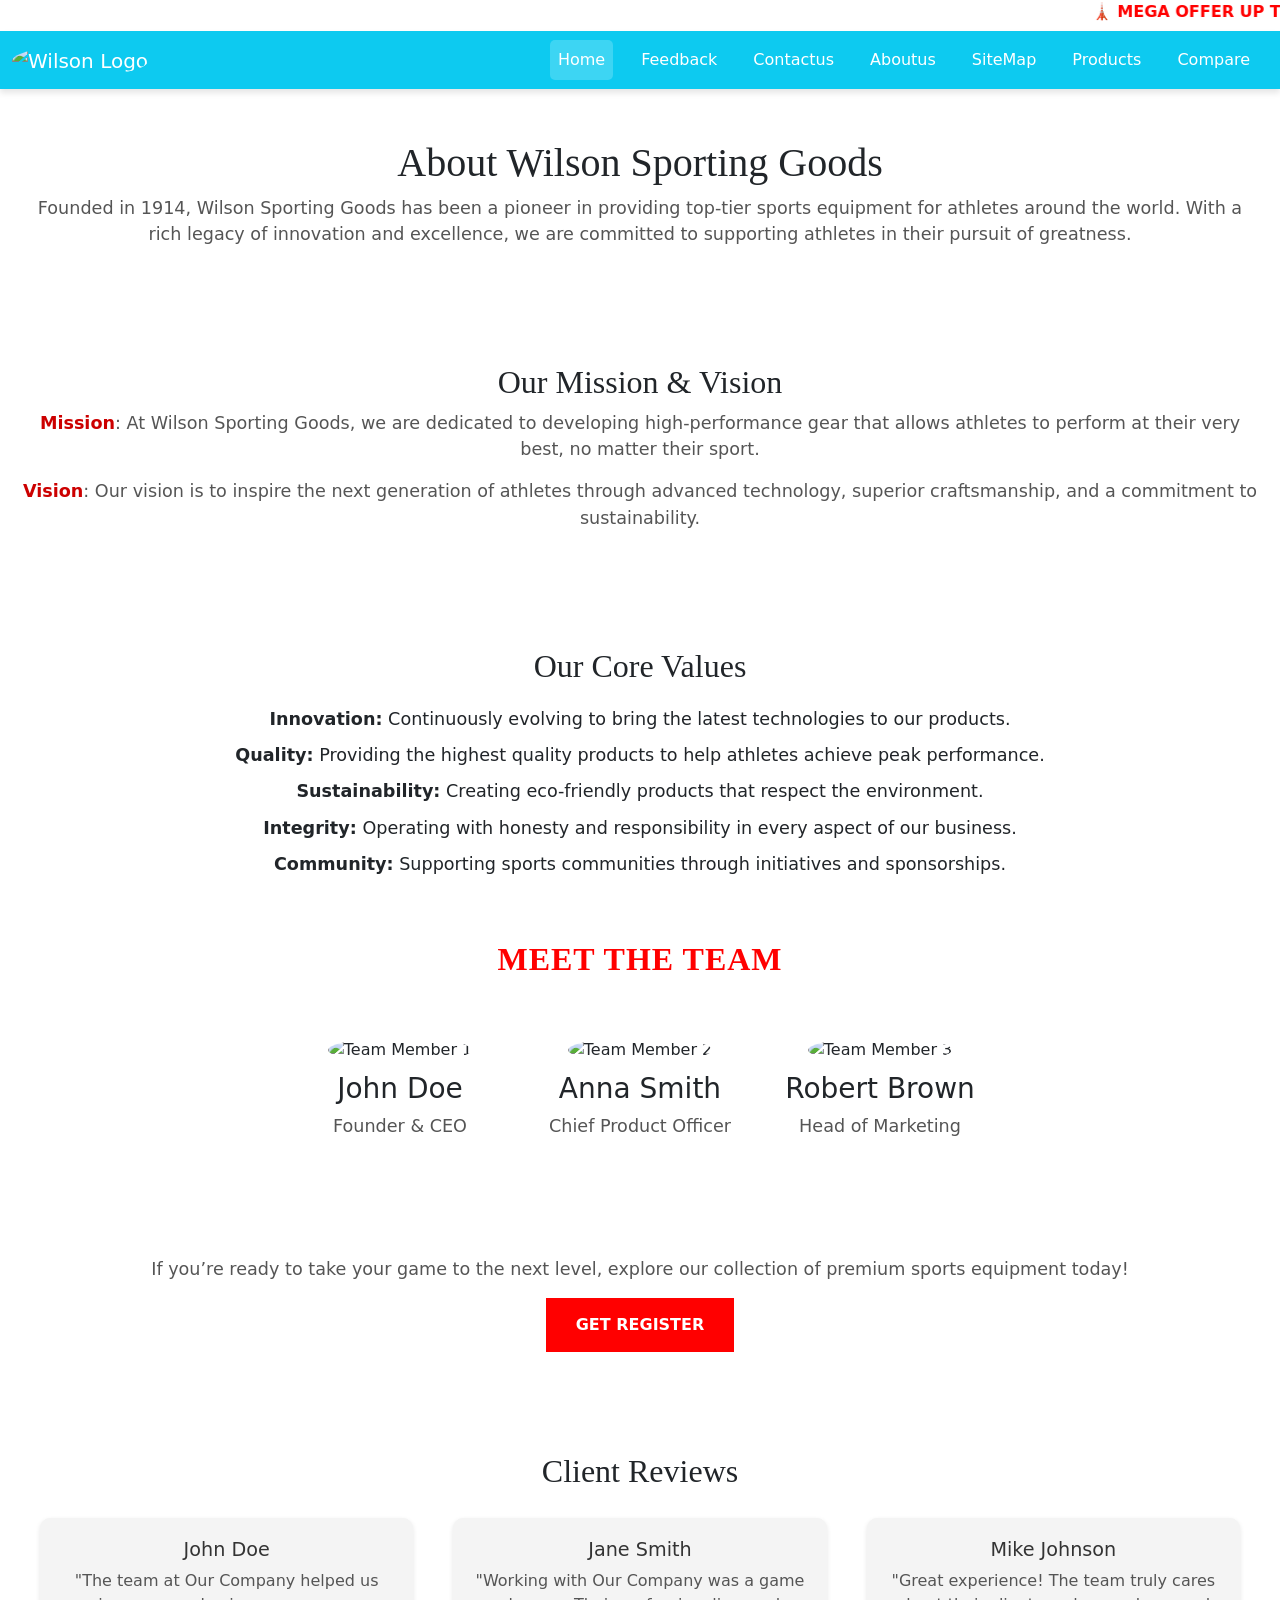
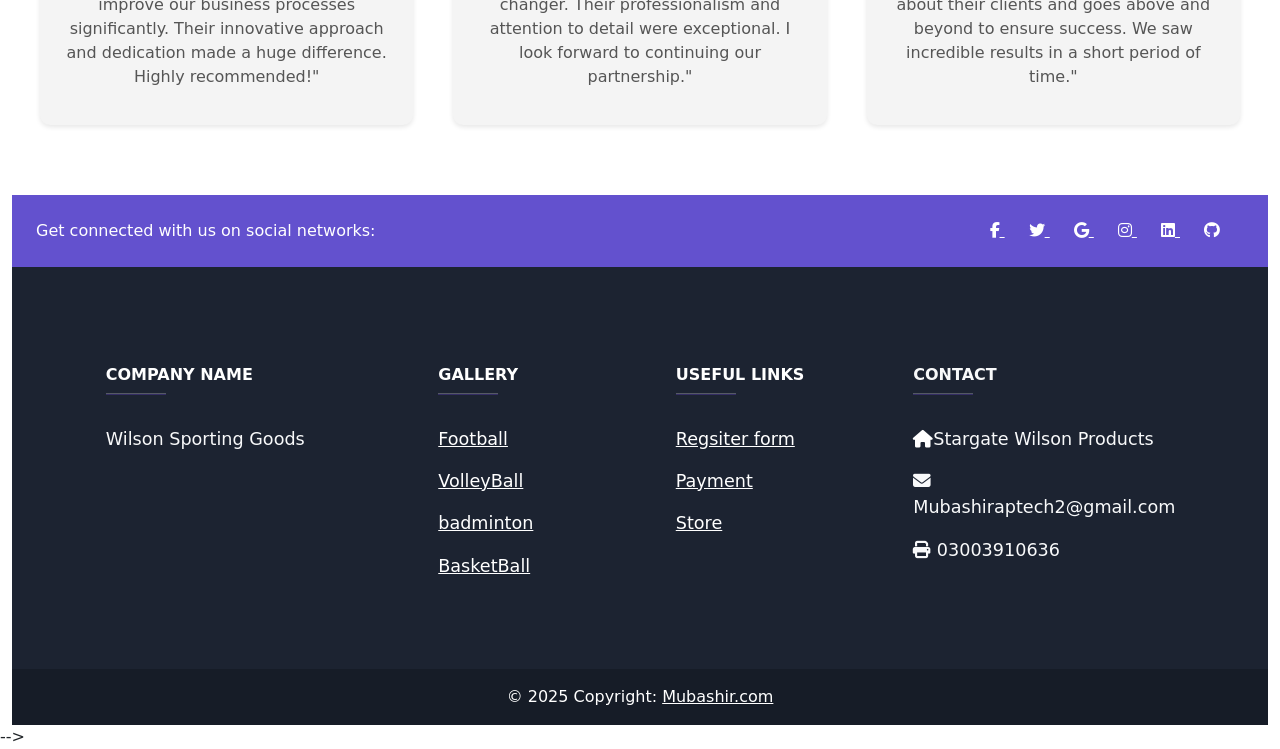
==== aboutus.html @ 701ed8c8 "Add files via upload" ====
<!DOCTYPE html>
<html lang="en">
<head>
    <meta charset="UTF-8">
    <meta name="viewport" content="width=device-width, initial-scale=1.0">
    <title>About Us | Wilson Sporting Goods</title>
    <link rel="stylesheet" href="css/bootstrap.min.css">
    <link rel="stylesheet" href="aboutus.css">
    <link rel="shortcut icon" href="favicon.ico" type="image/x-icon">
    <!-- Bootstrap CSS -->
    <link href="https://cdn.jsdelivr.net/npm/bootstrap@5.1.3/dist/css/bootstrap.min.css" rel="stylesheet">
    <link rel="stylesheet" href="https://cdnjs.cloudflare.com/ajax/libs/aos/2.3.4/aos.css">
    <link rel="stylesheet" href="https://cdnjs.cloudflare.com/ajax/libs/font-awesome/6.7.2/css/all.min.css" integrity="sha512-Evv84Mr4kqVGRNSgIGL/F/aIDqQb7xQ2vcrdIwxfjThSH8CSR7PBEakCr51Ck+w+/U6swU2Im1vVX0SVk9ABhg==" crossorigin="anonymous" referrerpolicy="no-referrer" />
</head>
<body>

    <!-- Marquee -->
    <marquee behavior="scroll" direction="left" scrollamount="10">
        &#128508; MEGA OFFER UP TO 60% OFF  Grab Your Deal Now!
    </marquee>

    <!-- Navbar -->
    <nav class="navbar navbar-expand-lg navbar-dark bg-info">
        <div class="container-fluid">
            <a class="navbar-brand" href="#">
                <img src="image/1.png" alt="Wilson Logo" height="60px">
            </a>
            <button class="navbar-toggler" type="button" data-bs-toggle="collapse" data-bs-target="#navbarNav" aria-controls="navbarNav" aria-expanded="false" aria-label="Toggle navigation">
                <span class="navbar-toggler-icon"></span>
            </button>
            <div class="collapse navbar-collapse" id="navbarNav">
                <ul class="navbar-nav ms-auto">
                    <li class="nav-item">
                        <a class="nav-link active" aria-current="page" href="index.html">Home</a>
                    </li>
                    <li class="nav-item">
                        <a class="nav-link" href="feedback.html">Feedback</a>
                    </li>
                    <li class="nav-item">
                        <a class="nav-link" href="Contactus.html">Contactus</a>
                    </li>
                    <li class="nav-item">
                      <a class="nav-link" href="aboutus.html">Aboutus</a>
                  </li>
                    <li class="nav-item">
                      <a class="nav-link" href="Sitemap.html">SiteMap</a>
                  </li>
                  <li class="nav-item">
                    <a class="nav-link" href="product.html">Products</a>
                </li>
                  <li class="nav-item">
                    <a class="nav-link" href="compare.html">Compare</a>
                </li>
               
                  
                </ul>
            </div>
        </div>
    </nav>

    <!-- About Us Section -->
    <section id="about"  data-aos="fade-up">
        <h1>About Wilson Sporting Goods</h1>
        <p>Founded in 1914, Wilson Sporting Goods has been a pioneer in providing top-tier sports equipment for athletes around the world. With a rich legacy of innovation and excellence, we are committed to supporting athletes in their pursuit of greatness.</p>
    </section>

    <!-- Our Mission & Vision Section -->
    <section id="mission" data-aos="fade-right">
        <h2>Our Mission & Vision</h2>
        <p><span class="highlight">Mission</span>: At Wilson Sporting Goods, we are dedicated to developing high-performance gear that allows athletes to perform at their very best, no matter their sport.</p>
        <p><span class="highlight">Vision</span>: Our vision is to inspire the next generation of athletes through advanced technology, superior craftsmanship, and a commitment to sustainability.</p>
    </section>

    <!-- Core Values Section -->
    <section class="core-values" data-aos="flip-left">
        <h2>Our Core Values</h2>
        <ul>
            <li><strong>Innovation:</strong> Continuously evolving to bring the latest technologies to our products.</li>
            <li><strong>Quality:</strong> Providing the highest quality products to help athletes achieve peak performance.</li>
            <li><strong>Sustainability:</strong> Creating eco-friendly products that respect the environment.</li>
            <li><strong>Integrity:</strong> Operating with honesty and responsibility in every aspect of our business.</li>
            <li><strong>Community:</strong> Supporting sports communities through initiatives and sponsorships.</li>
        </ul>
    </section>

    <!-- Meet The Team Section -->
    <section class="team-section">
        <h2 class="team-heading" >Meet The Team</h2>
        <div class="team-member">
            <img src="image/pexels-fabricio-moraes-cunha-259139555-12616223.jpg" alt="Team Member 1">
            <h3>John Doe</h3>
            <p>Founder & CEO</p>
        </div>
        <div class="team-member">
            <img src="image/pexels-karolina-grabowska-8528745.jpg" alt="Team Member 2">
            <h3>Anna Smith</h3>
            <p>Chief Product Officer</p>
        </div>
        <div class="team-member">
            <img src="image/pexels-docta-ulimwengu-2601920-4183516.jpg" alt="Team Member 3">
            <h3>Robert Brown</h3>
            <p>Head of Marketing</p>
        </div>
    </section>

    <!-- Call to Action Section -->
    <section id="cta">
        <p>If you’re ready to take your game to the next level, explore our collection of premium sports equipment today!</p>
      <a href="register.html"> <button class="cta-button">Get register</button></a>
    </section>

    <section>
        <h2>Client Reviews</h2>
        <div class="reviews">
            <div class="review">
                <h3>John Doe</h3>
                <p>"The team at Our Company helped us improve our business processes significantly. Their innovative approach and dedication made a huge difference. Highly recommended!"</p>
            </div>
            <div class="review">
                <h3>Jane Smith</h3>
                <p>"Working with Our Company was a game changer. Their professionalism and attention to detail were exceptional. I look forward to continuing our partnership."</p>
            </div>
            <div class="review">
                <h3>Mike Johnson</h3>
                <p>"Great experience! The team truly cares about their clients and goes above and beyond to ensure success. We saw incredible results in a short period of time."</p>
            </div>
        </div>
    </section>

    <div class="container-fluid">
    <!-- Footer -->
    <footer
    class="text-center text-lg-start text-white"
    style="background-color: #1c2331;
    width: 100%;"
    >
  <!-- Section: Social media -->
  <section
  class="d-flex justify-content-between p-4"
       style="background-color: #6351ce"
       >
  <!-- Left -->
  <div class="me-5">
  <span>Get connected with us on social networks:</span>
  </div>
  <!-- Left -->
  
  <!-- Right -->
  <div>
  <a href="FACEBOOK.HTML" class="text-white me-4">
    <i class="fab fa-facebook-f"></i>
  </a>
  <a href="X.html" class="text-white me-4">
    <i class="fab fa-twitter"></i>
  </a>
  <a href="" class="text-white me-4">
    <i class="fab fa-google"></i>
  </a>
  <a href="instagram.html" class="text-white me-4">
    <i class="fab fa-instagram"></i>
  </a>
  <a href="linkedian.html" class="text-white me-4">
    <i class="fab fa-linkedin"></i>
  </a>
  <a href="github.html" class="text-white me-4">
    <i class="fab fa-github"></i>
  </a>
  </div>
  <!-- Right -->
  </section>
  <!-- Section: Social media -->
  
  <!-- Section: Links  -->
  <section class="">
  <div class="container text-center text-md-start mt-5">
  <!-- Grid row -->
  <div class="row mt-3">
    <!-- Grid column -->
    <div class="col-md-3 col-lg-4 col-xl-3 mx-auto mb-4">
      <!-- Content -->
      <h6 class="text-uppercase fw-bold">Company name</h6>
      <hr
          class="mb-4 mt-0 d-inline-block mx-auto"
          style="width: 60px; background-color: #7c4dff; height: 2px"
          />
      <p class="text-light">
       Wilson Sporting Goods
      </p>
    </div>
    <!-- Grid column -->
  
    <!-- Grid column -->
    <div class="col-md-2 col-lg-2 col-xl-2 mx-auto mb-4">
      <!-- Links -->
      <h6 class="text-uppercase fw-bold">Gallery</h6>
      <hr
          class="mb-4 mt-0 d-inline-block mx-auto"
          style="width: 60px; background-color: #7c4dff; height: 2px"
          />
      <p>
        <a href="football.html" class="text-white">Football</a>
      </p>
      <p>
        <a href="volley.html" class="text-white">VolleyBall</a>
      </p>
      <p>
        <a href="badminton.html" class="text-white">  badminton</a>
      </p>
      <p>
        <a href="basketball.html" class="text-white">BasketBall</a>
      </p>
    </div>
    <!-- Grid column -->
  
    <!-- Grid column -->
    <div class="col-md-3 col-lg-2 col-xl-2 mx-auto mb-4">
      <!-- Links -->
      <h6 class="text-uppercase fw-bold">Useful links</h6>
      <hr
          class="mb-4 mt-0 d-inline-block mx-auto"
          style="width: 60px; background-color: #7c4dff; height: 2px"
          />
      <p>
        <a href="register.html" class="text-white">Regsiter form</a>
      </p>
      <p>
        <a href="payment_form.html" class="text-white">Payment</a>
      </p>
      <p>
        <a href="store.html" class="text-white">Store</a>
      </p>
    
    </div>
    <!-- Grid column -->
  
    <!-- Grid column -->
    <div class="col-md-4 col-lg-3 col-xl-3 mx-auto mb-md-0 mb-4 text-light ">
      <!-- Links -->
      <h6 class="text-uppercase fw-bold text-light">Contact</h6>
      <hr
          class="mb-4 mt-0 d-inline-block mx-auto"
          style="width: 60px; background-color: #7c4dff; height: 2px"
          />
      <p class="text-light"><i class="fas fa-home mr-3 text-white"></i>Stargate Wilson Products</p>
      <p class="text-light"><i class="fas fa-envelope mr-3"></i> Mubashiraptech2@gmail.com</p>
      
      <p class="text-light"><i class="fas fa-print mr-3" ></i> 03003910636</p>
    </div>
    <!-- Grid column -->
  </div>
  <!-- Grid row -->
  </div>
  </section>
  <!-- Section: Links  -->
  
  <!-- Copyright -->
  <div
   class="text-center p-3"
   style="background-color: rgba(0, 0, 0, 0.2)"
   >
  © 2025 Copyright:
  <a class="text-white" href="https://mdbootstrap.com/"
   >Mubashir.com</a
  >
  </div>
  <!-- Copyright -->
  </footer>
  <!-- Footer -->
</div>
<script src="https://cdnjs.cloudflare.com/ajax/libs/aos/2.3.4/aos.js"></script>
<script>
    AOS.init();
 </script>
    <!-- <script src="https://cdn.jsdelivr.net/npm/@popperjs/core@2.11.6/dist/umd/popper.min.js"></script> --> -->
<script src="js/bootstrap.min.js"></script>
</body>
</html>
---- aboutus.css ----
* {
    margin: 0;
    padding: 0;
    box-sizing: border-box;
}

body {
    font-family: Arial, sans-serif;
    text-align: center;
}

marquee {
    color: #ff0000;
    animation: hehe 2s infinite alternate;
    font-weight: bolder;
}

@keyframes hehe {
    0% { color: #8E0E00; }
    10% { color: #1F1C18; }
    20% { color: #8E0E00; }
    30% { color: #1F1C18; }
    40% { color: #8E0E00; }
    50% { color: #1F1C18; }
    60% { color: #8E0E00; }
    70% { color: #1F1C18; }
    80% { color: #8E0E00; }
    90% { color: #1F1C18; }
    100% { color: #8E0E00; }
}

.navbar {
 
    box-shadow: 0 4px 6px rgba(0, 0, 0, 0.1);
    padding: 10px 20px;
}
.navbar-brand img {
    border-radius: 50%;
    transition: transform 0.3s ease;
}
.navbar-brand img:hover {
    transform: scale(1.1);
}
.navbar-nav .nav-link {
    color: white !important;
    font-weight: 500;
    margin: 0 10px;
    padding: 8px 15px;
    border-radius: 5px;
    transition: all 0.3s ease;
}
.navbar-nav .nav-link:hover {
    background: rgba(255, 255, 255, 0.1);
    transform: translateY(-2px);
}
.navbar-nav .nav-link.active {
    background: rgba(255, 255, 255, 0.2);
}
.navbar-toggler {
    border: none;
    outline: none;
    box-shadow: none;
}
.navbar-toggler-icon {
    background-image: url("data:image/svg+xml;charset=utf8,%3Csvg viewBox='0 0 32 32' xmlns='http://www.w3.org/2000/svg'%3E%3Cpath stroke='rgba(255,255,255,1)' stroke-width='2' stroke-linecap='round' stroke-miterlimit='10' d='M4 8h24M4 16h24M4 24h24'/%3E%3C/svg%3E");
}
.dropdown-menu {
  
    border: none;
    box-shadow: 0 4px 6px rgba(0, 0, 0, 0.1);
}
.dropdown-item {
    color: white !important;
    transition: all 0.3s ease;
}
.dropdown-item:hover {
    background: rgba(255, 255, 255, 0.1);
}

section {
    padding: 50px 20px;
    text-align: center;
}

h1, h2 {
    color: #ff0000;
    font-family: 'Times New Roman', Times, serif;
}

p {
    color: #555;
    font-size: 1.1rem;
    margin-bottom: 20px;
}

.highlight {
    color: #cc0000;
    font-weight: bold;
}
.team-heading{
position: absolute;  
top: 940px;  
}
.core-values ul {
    list-style-type: none;
    margin: 20px 0;
    padding: 0;
}

.core-values ul li {
    font-size: 1.1rem;
    margin-bottom: 10px;
}

.team-section {
    display: flex;
    justify-content: center;
    gap: 40px;
    margin-top: 40px;
}

.team-member {
    text-align: center;
    width: 200px;
    opacity: 0;
    transform: translateY(50px);
    animation: fadeInUp 0.6s forwards;
    animation-delay: 0.3s;
}

/* Animation for team members */
@keyframes fadeInUp {
    to {
        opacity: 1;
        transform: translateY(0);
    }
}

/* Animation for hover effect on team member images */
.team-member img {
    width: 100%;
    border-radius: 50%;
    margin-bottom: 10px;
    transition: transform 0.3s ease;
}

.team-member img:hover {
    transform: scale(1.1);
}

.team-heading {
    font-size: 2rem;
    font-weight: bold;
    color: #ff0000;
    text-transform: uppercase;
    margin-bottom: 30px;
    letter-spacing: 1px;
}

.cta-button {
    background-color: #ff0000;
    color: white;
    padding: 15px 30px;
    text-transform: uppercase;
    font-weight: bold;
    border: none;
    cursor: pointer;
    transition: background-color 0.3s;
}

.cta-button:hover {
    background-color: #cc0000;
}
.reviews {
    display: flex;
    flex-wrap: wrap;
    justify-content: space-around;
}
.review {
    flex: 1;
    margin: 20px;
    background: #f4f4f4;
    padding: 20px;
    border-radius: 10px;
    box-shadow: 0 2px 5px rgba(0, 0, 0, 0.1);
}
.review h3 {
    font-size: 1.2rem;
    color: #333;
}
.review p {
    font-size: 1rem;
    color: #555;
}
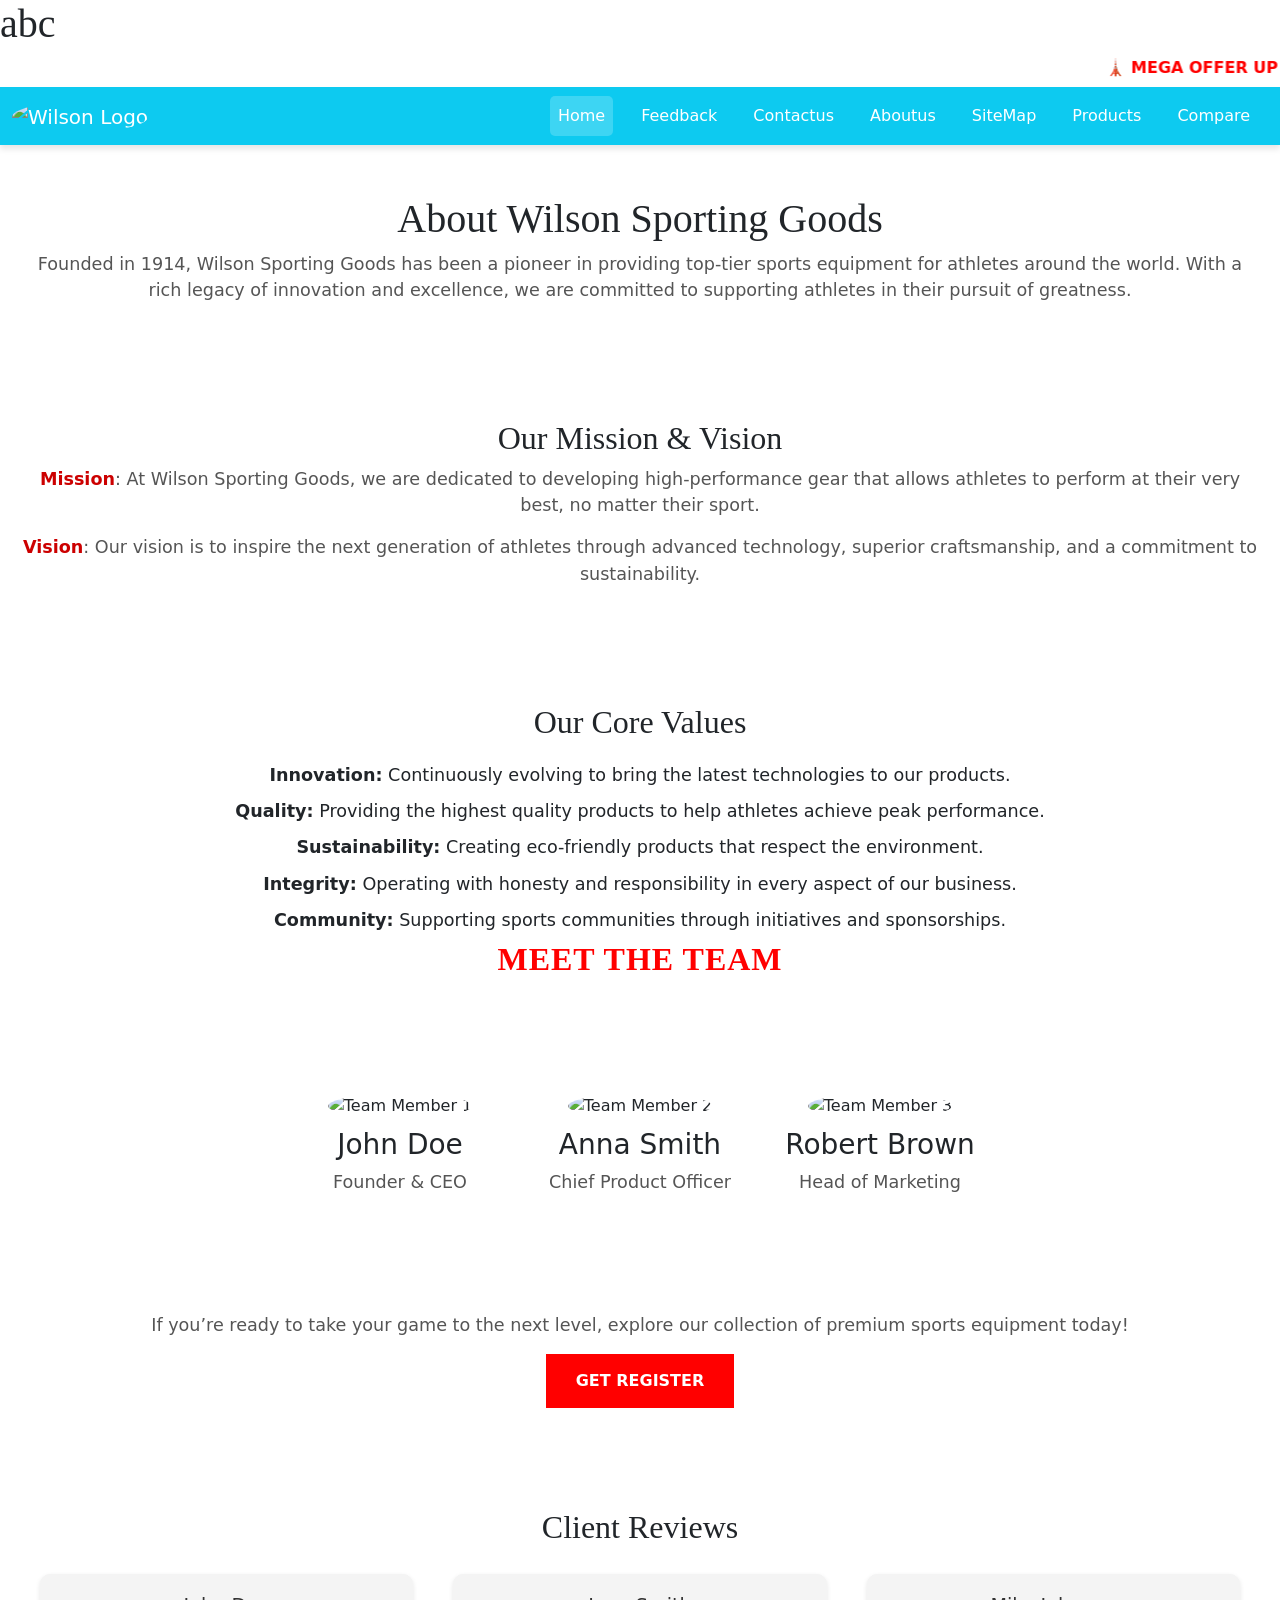
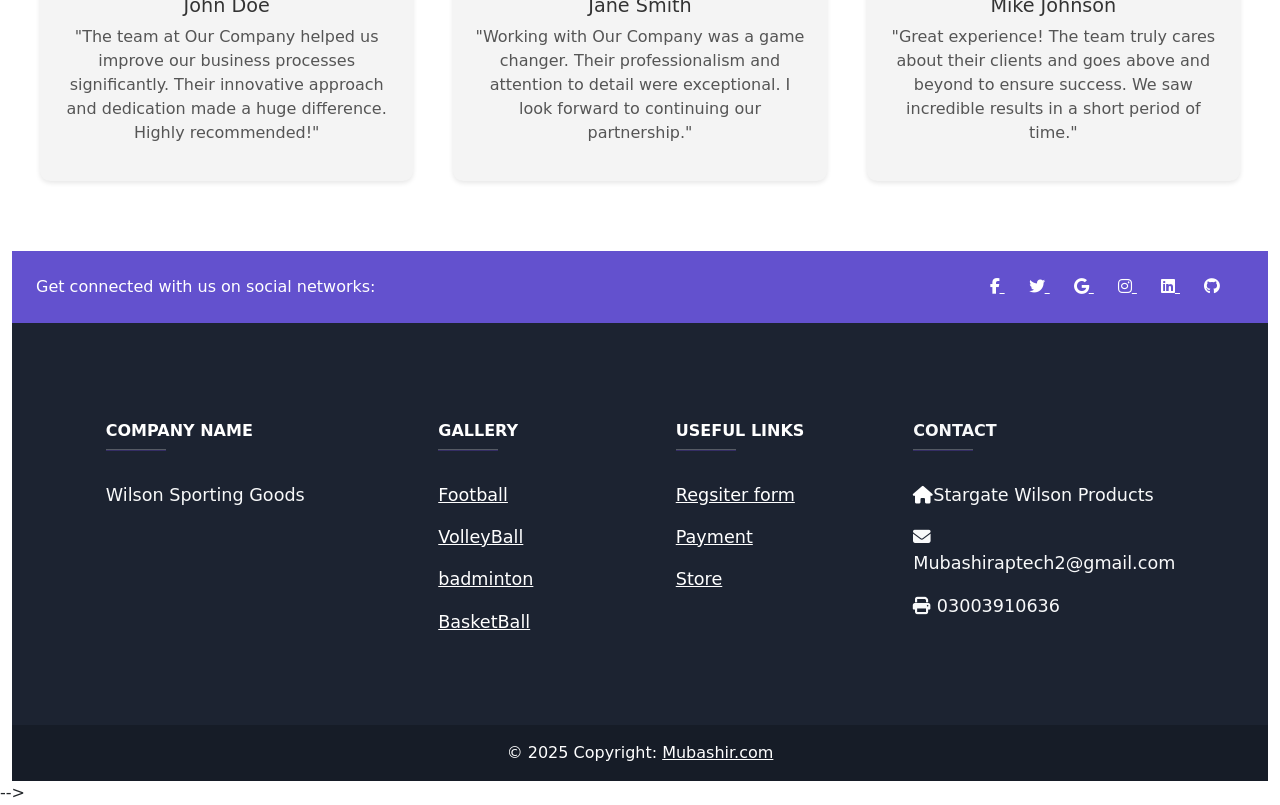
==== commit 78c2f7c8: "chngesdone" ====
--- a/aboutus.html
+++ b/aboutus.html
@@ -13,7 +13,7 @@
     <link rel="stylesheet" href="https://cdnjs.cloudflare.com/ajax/libs/font-awesome/6.7.2/css/all.min.css" integrity="sha512-Evv84Mr4kqVGRNSgIGL/F/aIDqQb7xQ2vcrdIwxfjThSH8CSR7PBEakCr51Ck+w+/U6swU2Im1vVX0SVk9ABhg==" crossorigin="anonymous" referrerpolicy="no-referrer" />
 </head>
 <body>
-
+<h1>abc</h1>
     <!-- Marquee -->
     <marquee behavior="scroll" direction="left" scrollamount="10">
         &#128508; MEGA OFFER UP TO 60% OFF  Grab Your Deal Now!
